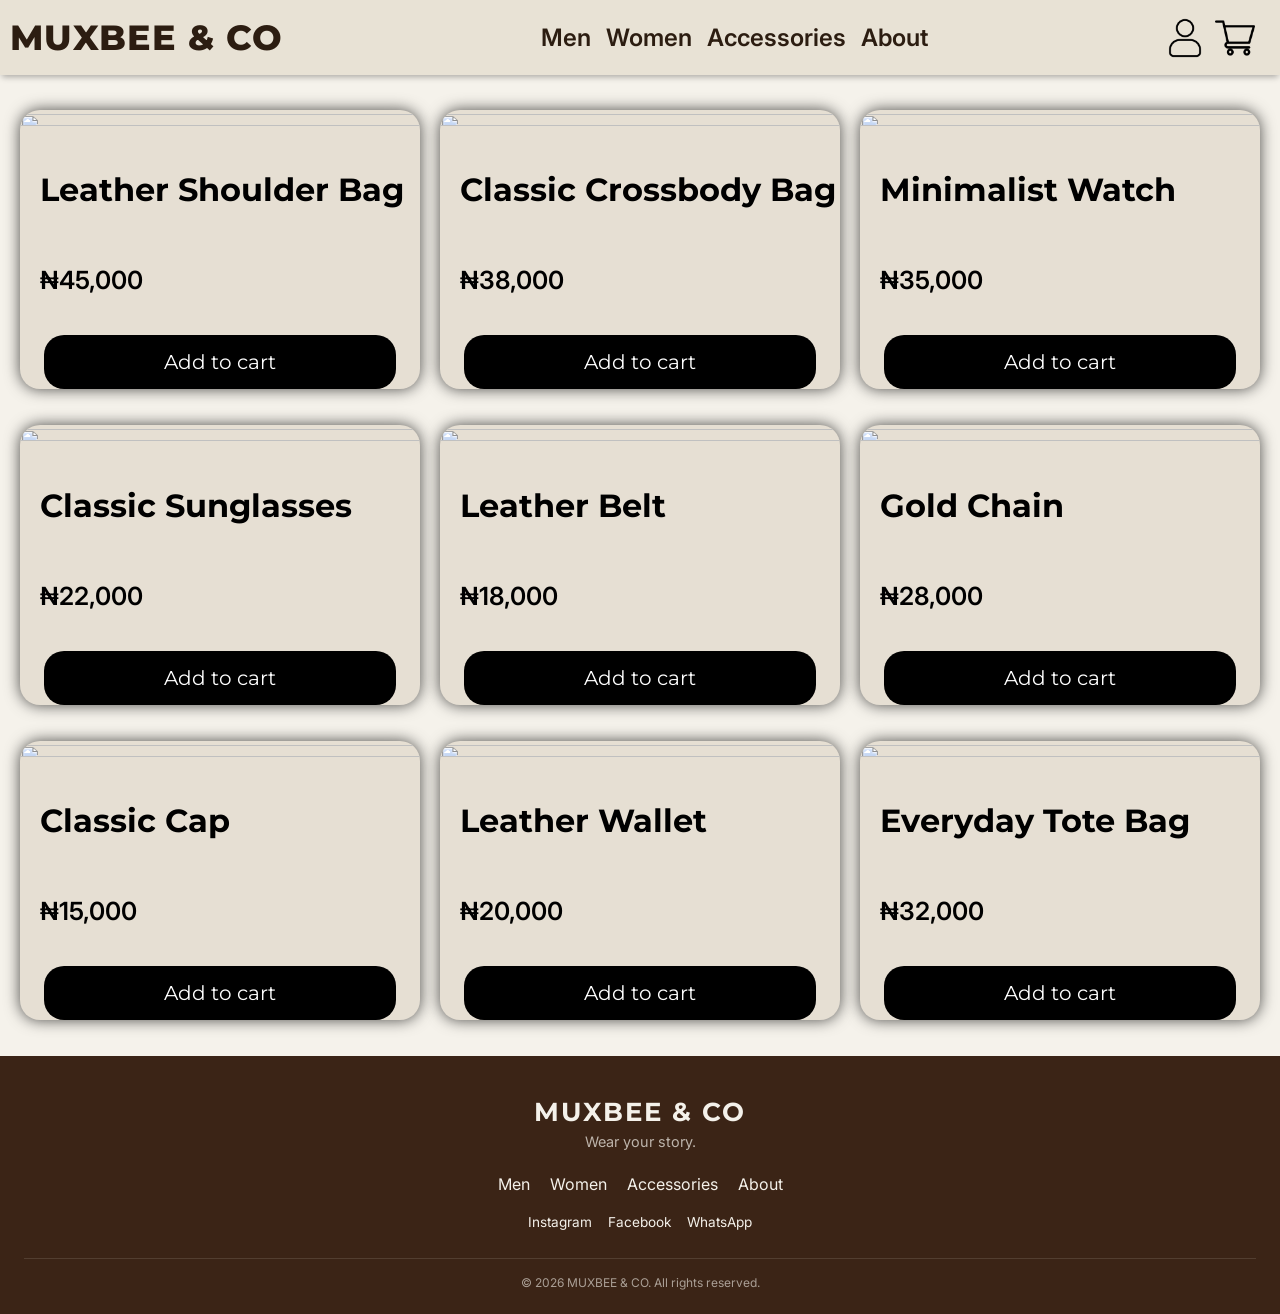
==== accessories.html @ 7dd8708f "Update product card layout" ====
<!DOCTYPE html>
<html lang="en">
  <head>
    <meta charset="UTF-8">
  
    <!-- Inter -->
    <link rel="preconnect" href="https://fonts.googleapis.com">
    <link rel="preconnect" href="https://fonts.gstatic.com" crossorigin>
    <link href="https://fonts.googleapis.com/css2?family=Inter:wght@100..900&display=swap" rel="stylesheet">
  
    <!-- Montserrat -->
    <link href="https://fonts.googleapis.com/css2?family=Montserrat:wght@400;500;600;700;800;900&display=swap" rel="stylesheet">
  
    <title>Muxbee</title>
  
    <link rel="stylesheet" href="style.css">
  </head>
  <body>
    <header>
      <div><a href="home.html" class="logo">MUXBEE & CO</a></div>
      <div>
        <nav id="nav">
          <ul>
            <li><a href="Men.html">Men</a></li>
            <li><a href="Women.html">Women</a></li>
            <li><a href="#">Accessories</a></li>
            <li><a href="#about">About</a></li>
            <li><a href="#">Cart <span class="cart-badge" id="menu-badge">0</span></a></li>
          </ul>
        </nav>
     </div>
      <div>
        <img src="15753894.png" alt="profile">
        <img src="1170678.png" alt="add-to-cart">
      </div>
      <button class="hamburger" onclick="menu()">☰</button>
    </header>
    <main class="accessories">
    <!-- product goes in here -->
    </main>

    <footer class="footer">
  <h2 class="footer-logo">MUXBEE & CO</h2>
  <p class="footer-tagline">Wear your story.</p>

  <ul class="footer-links">
    <li><a href="Men.html">Men</a></li>
    <li><a href="Women.html">Women</a></li>
    <li><a href="#">Accessories</a></li>
    <li><a href="#about">About</a></li>
  </ul>

  <div class="footer-social">
    <a href="#">Instagram</a>
    <a href="#">Facebook</a>
    <a href="#">WhatsApp</a>
  </div>

  <p class="footer-copy">© 2026 MUXBEE & CO. All rights reserved.</p>
    </footer>
    <script src="scripts/accessories.js"></script>
    <script src="scripts/style.js"></script>
  </body>
</html>
---- style.css ----
:root {
  /* Brand Primary & Accents */
  --color-primary: #111111;         /* Deep Black for primary text, buttons, header bar */
  --color-accent-gold: #c59b27;     /* Warm Amber/Gold accent for stars & highlights */

  /* Neutral Backgrounds */
  --color-bg-main: #f5f2eb;         /* Soft Cream page background */
  --color-bg-card: #e8e2d5;         /* Slightly darker cream for cards & category banners */
  --color-bg-white: #ffffff;        /* Pure White for inputs & clear panels */

  /* Earth Tones (Product / Swatch Palette) */
  --color-earth-tan: #d8c2aa;       /* Beige / Tan */
  --color-earth-camel: #a37b51;     /* Warm Camel / Cognac */
  --color-earth-brown: #6e472a;     /* Deep Chestnut Brown */
  --color-earth-slate: #5f6368;     /* Slate / Muted Gray */

  /* Text & Borders */
  --color-text-main: #111111;       /* Main Body / Heading Text */
  --color-text-muted: #666666;      /* Subtitles, breadcrumbs, unselected stars */
  --color-border: #d0c8b8;          /* Subtle border lines & filters */

  /* Interactive States */
  --color-button-hover: #2d2d2d;    /* Dark gray hover state for primary buttons */
  --color-focus-ring: #a37b51;       /* Focus ring state for accessible controls */
}

html {
  scroll-behavior: smooth;
}

*{
  box-sizing: border-box;
}

body {
  font-family: 'Inter', sans-serif;
  margin: 0;
  padding: 0;
  min-height: 100vh;
  background: #f5f2eb;
}

h1, h2, h3, .logo, button {
  font-family: 'Montserrat', sans-serif;
}

header{
  display: flex;
  gap: 10px;
  align-items: center;
  background-color: #e8e2d5;
  justify-content: space-between;
  width: 100%;
  height: 75px;
  box-shadow: 0 4px 6px -2px rgba(0, 0, 0, 0.3);
  overflow: hidden;
  padding-left: 10px;
  position: fixed;
  z-index: 100;
  top: 0px;
}


.logo {
  font-family: 'Montserrat', sans-serif;
  font-weight: 800;
  text-decoration: none;
  color: #2C1D11;
  font-size: 2.2rem;
  font-stretch: 125%;
  letter-spacing: 1px;
}


nav ul{
  list-style: none;
  text-decoration: none;
  display: flex;
  gap: 15px;
  padding-right: 20px;
}

nav a{
  text-decoration: none;
  color: #2C1D11;
  font-size: 1.5rem;
  font-weight: 600;
}


header div:nth-child(3){
  display: flex;
  flex-shrink: shrink;
  gap: 10px;
  justify-content: flex-end;
  padding-right: 25px;
  height: 75%;
  align-items: center;
}

header div:nth-child(3) img{
  height: 40px;   
}

header div:nth-child(3) p{
  font-weight: 700;
  transform: translate(-9px);
  font-size: 25px;
  color:#2C1D11;;
}

.hamburger {
  display: none;
  background: transparent;
  border: none;
  color: hwb(3 9% 82%);
  font-size: 1.5rem;
  margin-right: 10px;
  font-weight: 800;
}

nav li:nth-child(5) {
  display: none;
}


@media (max-width: 800px) {
  header {
    overflow: visible;
  }

  nav {
  position: fixed;
  top: 75px;
  right: -250px;
  width: 250px;
  height: calc(100vh - 75px);
  background-color: var(--color-earth-camel);
  z-index: 1000;
  transition: right 0.3s ease;
  box-shadow: -5px 0 15px rgba(0, 0, 0, 0.2);
}

nav.active {
  right: 0;
}
  nav ul {
    list-style: none;
    display: flex;
    flex-direction: column;
    gap: 25px;
    padding: 30px;
    margin: 0;
    width: 100%;
  }

  .hamburger {
    display: flex;
  }

  header div:nth-child(3) {
    display: none;
  }

  .logo {
    font-size: 1.5rem;
  }
  nav a{
    color:#f4f0e8;
  }

  nav li:nth-child(5) {
  display: block;
}
}

/* this is the hero section */

.hero{
  background-image: url("hero.jpg");
  height: 500px;
  background-position: center;
  background-size: cover;
  background-repeat: no-repeat;
  margin-top:85px;
  position: relative;
}

.hero::before{
  content: "";
  inset:0;
  z-index: 1;
  background: rgba(0,0,0,0.4);
  position: absolute;
}

.hero div{
  position: absolute;
  top: 10%;
  left: 2%;
  z-index: 2;
}

.hero h1{
  font-size: 3.2rem;
  color: white;
}

.hero p{
  color:hwb(0 100% 0%);
  font-weight: 700;
  font-size: 17px;
}

.cta {
  display: inline-block;
  padding: 15px 24px;
  text-decoration: none;
  background-color:#c18d56;
  color:#111111;
  font-weight: 800;
  margin-top: 20px;
  font-size: 30px;
}

.cta:hover {
  transform: translateY(-3px);
}

.cta:active {
  transform: scale(0.95);
}

@media (max-width: 800px) {
  .hero h1{
  font-size: 1.1rem;
  }

  .hero{
    height: 200px;
  }

  .hero p{
    width: 70%;
    font-size: 10px;
  }

  .cta {
    padding: 6px 12px;
    font-size: 15px;
  }
}

/* shop by category section */

.shop-by-category{
  padding: 15px;
  display: grid;
  grid-template-columns: repeat(4, 1fr);
  background: #f4f0ea;
  gap: 12px;
  margin-top: 12px;
}

.shop-by-category h2{
  font-size: 2rem;
  grid-column: 1/-1;
}

.card {
  width: 230px;
  height: 270px;
  background: #e6dfd3;
  border-radius: 30px;
  overflow: hidden;
  box-shadow: 0 0 15px rgba(0,0,0,0.7);
  transition: transform 0.3s ease;
}

.card img{
  width: 100%;
  height: 230px;
  object-fit: cover;
}

.card:hover{
  transform: translateY(-9px);
}


.card a{
  text-decoration: none;
  color: #2C1D11;
  text-align: center;
  font-weight: 700;
  display: block;
  font-size: 1.5rem;
  white-space: nowrap;
}

@media (max-width: 800px) {
  .shop-by-category{
    grid-template-columns: repeat(2, 1fr);
}
  .shop-by-category h2{
  font-size: 1rem;
}

  .card a{
    font-size: 20px;
  }

  .card {
  width: 160px;
  height: 220px;
  }

  .card img{
  height: 170px;
  }
}

/* discount hero section*/

.discount-hero{
  background-image: url("image/hero2.jpeg");
  background-position: center;
  background-repeat: no-repeat;
  background-size: cover;
  height: 350px;
  margin-top: 20px;
  position: relative;
}

.discount-hero::before{
  content: "";
  background: linear-gradient(90deg,
  rgba(0, 0, 0, 0.9), rgba(0,0,0,0.3));
  z-index: 1;
  position: absolute;
  inset: 0;
}

.discount-hero div{
  z-index: 2;
  position: absolute;
  left: 5%;
  top:5%;
}

.discount-hero h2{
  color: white;
  font-size: 3rem;
}

.discount-hero p{
  color: white;
  font-weight: 700;
  transform: translateY(-15px);
}

.dis{
  text-decoration: none;
  padding:15px 24px;
  background: white;
  font-weight: 800;
  color:black;
  font-size: 30px;
  display: inline-block;
}

.dis:hover {
  transform: translateY(-3px);
}

.dis:active {
  transform: scale(0.95);
}

@media (max-width:800px) {
  .discount-hero h2{
  font-size: 1.3rem;
  }

  .discount-hero {
    height: 200px;
  }

  .discount-hero  p{
    font-size: 10px;
    transform: translateY(-5px);
  }

  .dis {
    padding: 6px 12px;
    font-size: 15px;
    margin-top: 20px;
  }
}

/* this is about us section*/

.about-us{
  padding-left: 20px;
  padding-top: 20px;
}

.about-us h3:nth-child(1){
  font-weight: 700;
  font-size: 1.5rem;
  letter-spacing: 2px;
  color: #8a6a4f;
}

.about-us h3:nth-child(2){
  font-size: 1.8rem;
  font-weight: 800;
}

.about-us p{
  width: 80%;
  font-size: 20px;
  line-height: 1.6;
}

/* this the footer section */

.footer {
  background: #3b2416; 
  color: #f4f1ea;    
  padding: 40px 24px 24px;
  text-align: center;
}

.footer-logo {
  font-size: 1.6rem;
  letter-spacing: 2px;
  margin: 0;
}

.footer-tagline {
  font-size: 0.9rem;
  opacity: 0.7;
  margin: 6px 0 24px;
}

.footer-links {
  list-style: none;
  padding: 0;
  margin: 0 0 20px;
  display: flex;
  justify-content: center;
  flex-wrap: wrap;
  gap: 20px;
}

.footer a {
  color: #f4f1ea;
  text-decoration: none;
}

.footer-links a:hover,
.footer-social a:hover {
  color: #c8925a; /* tan, like your Shop Now button */
}

.footer-social {
  display: flex;
  justify-content: center;
  gap: 16px;
  font-size: 0.85rem;
  margin-bottom: 28px;
}

.footer-copy {
  font-size: 0.75rem;
  opacity: 0.6;
  border-top: 1px solid rgba(244, 241, 234, 0.2);
  padding-top: 16px;
  margin: 0;
}

.footer {
  margin-top: auto;
}

/* this is the men section */

.women{
  margin-top: 90px;
  padding: 20px;
  display: grid;
  grid-template-columns: repeat(3,1fr);
  gap: 20px;
}

.men{
  margin-top: 90px;
  padding: 20px;
  display: grid;
  grid-template-columns: repeat(3,1fr);
  gap: 20px;
}

.accessories{
  margin-top: 90px;
  padding: 20px;
  display: grid;
  grid-template-columns: repeat(3,1fr);
  gap: 20px;
}

.men-card {
   width: 100%;
  background: #e6dfd3;
  border-radius: 20px;
  overflow: hidden;
  box-shadow: 0 0 15px rgba(0,0,0,0.7);
  display: flex;
  flex-direction: column;
  gap: 15px;  
  justify-content: center;
  margin-bottom: 16px;
}

.men-card img{
  width: 100%;
  height: 50%;
  object-fit: cover,contain;
}

.men-card h1{
  margin-left: 20px;
  margin-bottom: 0px;
  min-height: 80px;
}

.men-card p{
  font-weight: 600;
  font-size: 25px;
  margin-left: 20px;
  margin-top: 0px;
}

.btn-add{
  padding: 15px 30%;
  background: black;
  color: white;
  font-style: 700;
  border: none;
  border-radius: 20px;
  margin: auto;
  margin-top: 0px;
  font-size: 20px;
  cursor: pointer;
}

@media (max-width: 800px) {
  .men{
    grid-template-columns: repeat(2, 1fr);
    padding-left: 7px;
  }
  .women{
    grid-template-columns: repeat(2, 1fr);
    padding-left: 7px;
  }

  .accessories{
    grid-template-columns: repeat(2, 1fr);
    padding-left: 7px;
  }
  .men-card{
    width: 100%;
  }

  .men-card h1{
    font-size: 18px;
    min-height: 47px;
    margin-left: 10px;
    margin-bottom: 2px;
  }
  .men-card p{
    font-size: 14px;
    margin-left: 10px;
  }

  .btn-add{
    padding: 10px 15px;
    font-size: 15px;
  }
}


/* add to cart count */
.cart-badge {
  display: none;              /* hidden until first add */
  background: #a37b51;;
  color: #fff;
  font-size: 14px;
  font-weight: 700;
  min-width: 22px;
  height: 22px;
  line-height: 22px;
  text-align: center;
  border-radius: 50%;
  padding: 0 5px;
  margin-left: 8px;
  vertical-align: middle;
  box-shadow:
  2px 2px 3px rgba(0, 0, 0, 0.2),
  -2px -2px 3px rgba(255, 255, 255, 0.5);
  border: none;
}

.cart-badge.show {
  display: inline-block;
}
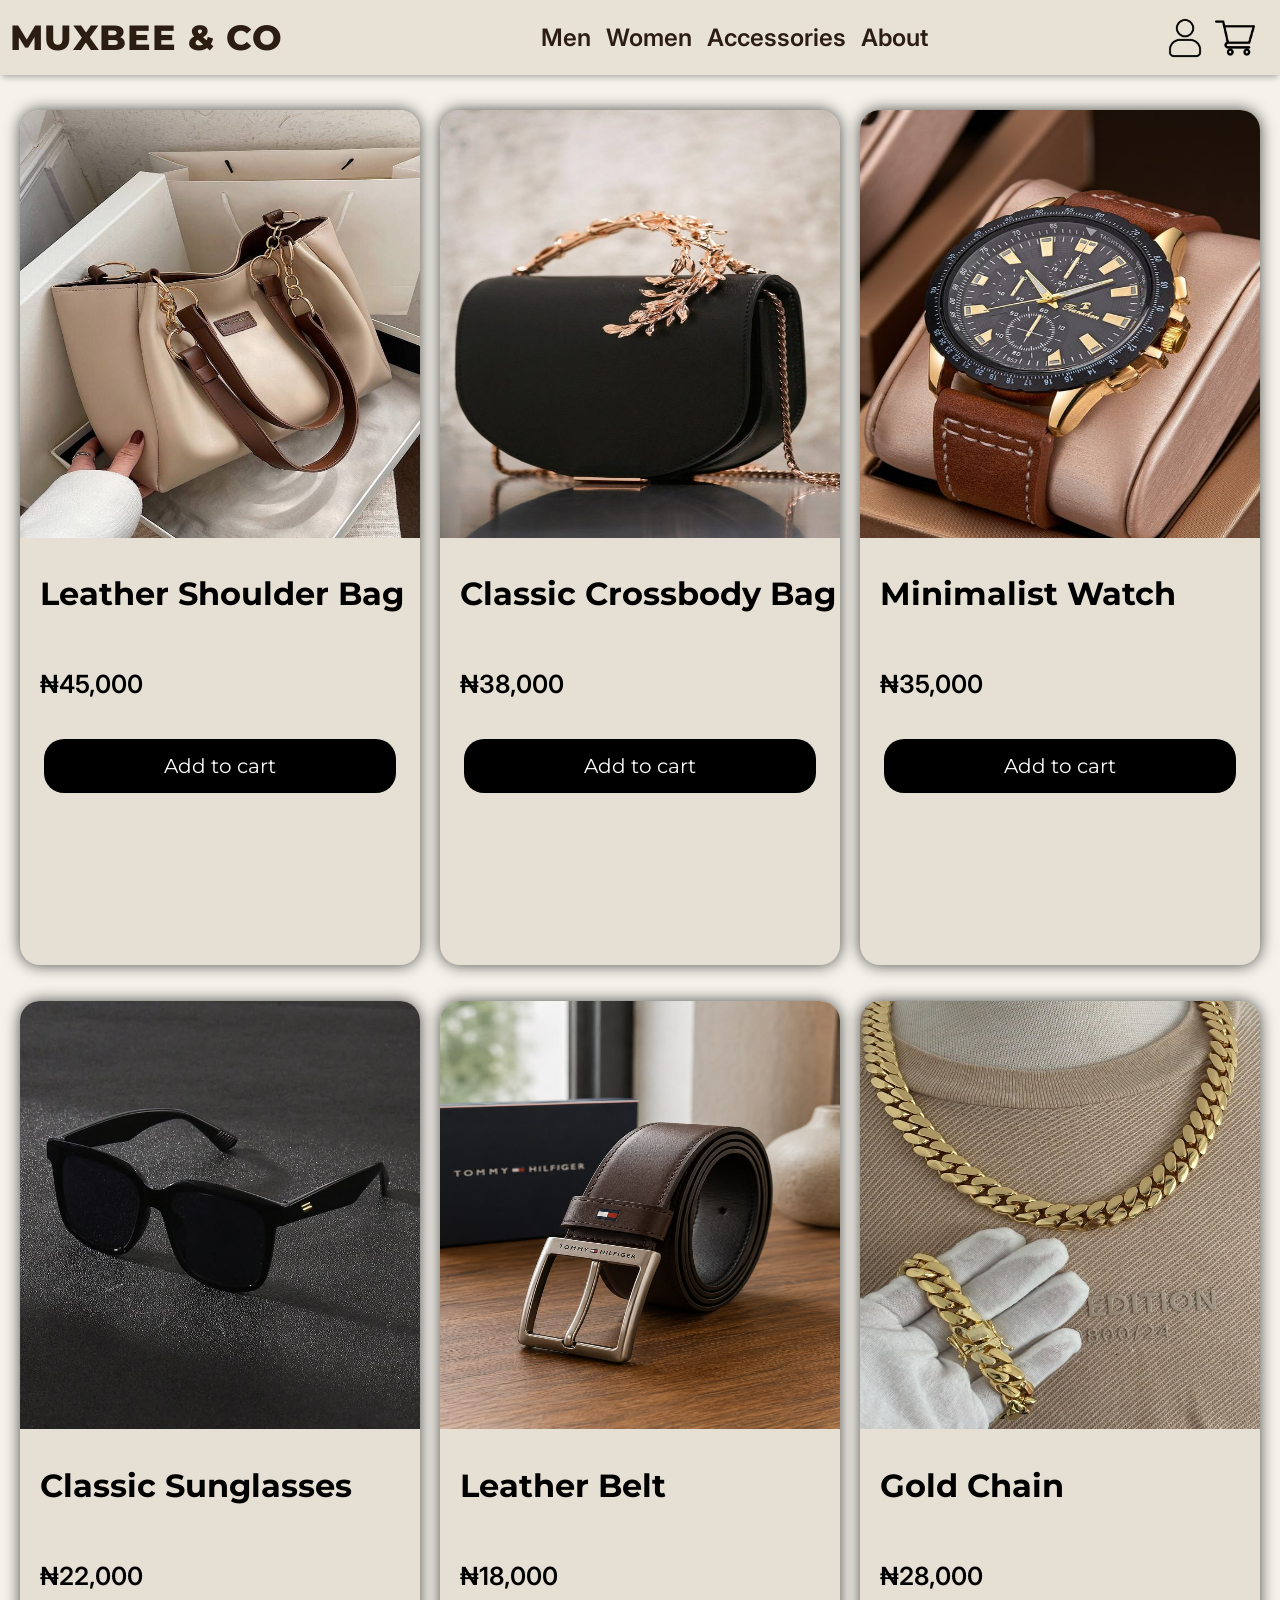
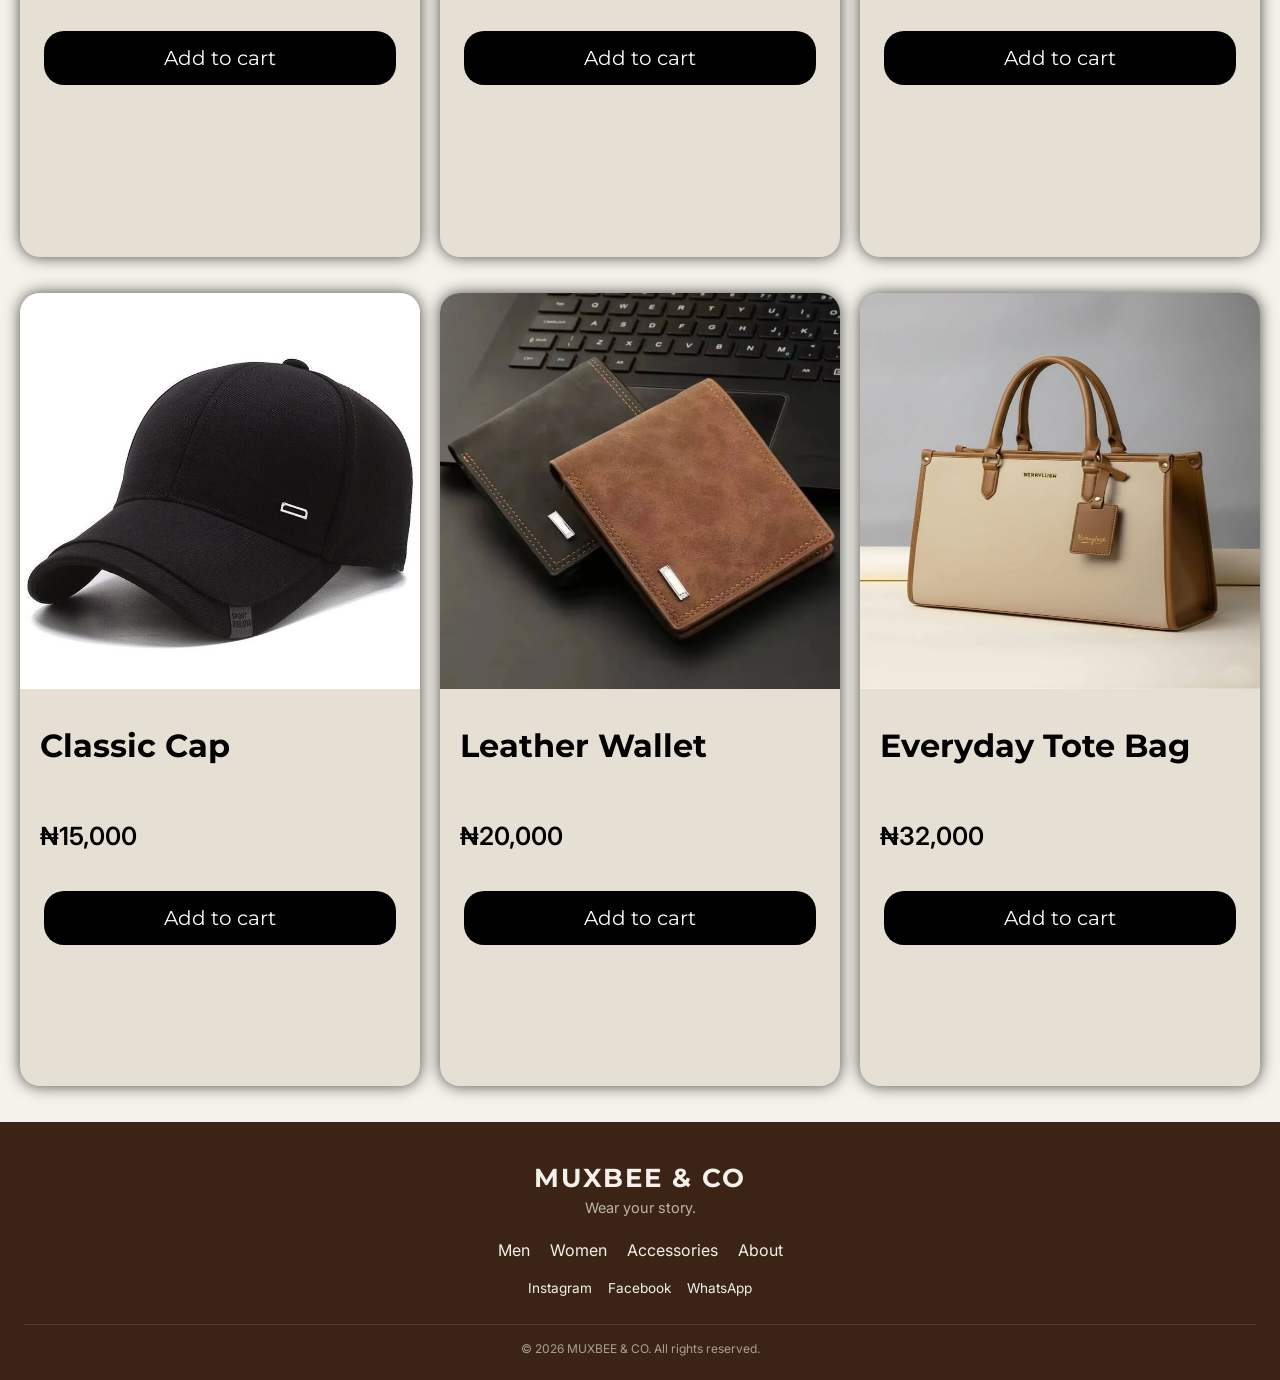
==== commit f84150f5: "Complete shopping cart functionality" ====
--- a/accessories.html
+++ b/accessories.html
@@ -2,7 +2,8 @@
 <html lang="en">
   <head>
     <meta charset="UTF-8">
-  
+
+    <meta name="viewport" content="width=device-width, initial-scale=1.0">
     <!-- Inter -->
     <link rel="preconnect" href="https://fonts.googleapis.com">
     <link rel="preconnect" href="https://fonts.gstatic.com" crossorigin>
@@ -25,7 +26,7 @@
             <li><a href="Women.html">Women</a></li>
             <li><a href="#">Accessories</a></li>
             <li><a href="#about">About</a></li>
-            <li><a href="#">Cart <span class="cart-badge" id="menu-badge">0</span></a></li>
+            <li><a href="cart.html">Cart <span class="cart-badge" id="menu-badge">0</span></a></li>
           </ul>
         </nav>
      </div>
@@ -58,7 +59,8 @@
 
   <p class="footer-copy">© 2026 MUXBEE & CO. All rights reserved.</p>
     </footer>
-    <script src="scripts/accessories.js"></script>
-    <script src="scripts/style.js"></script>
+    <script src="scripts/menu.js"></script>
+    <script type="module" src="scripts/accessories.js"></script>
+    <script type="module" src="scripts/style.js"></script>
   </body>
 </html>
--- a/style.css
+++ b/style.css
@@ -614,4 +614,330 @@
 
 .cart-badge.show {
   display: inline-block;
+}
+
+/* cart display section*/ 
+
+.cart-page footer {
+  display: none;
+}
+
+.cart-card {
+  display: flex;
+  align-items: center;   /* vertically centers image and text */
+  gap: 16px;             /* space between image and text */
+  padding: 12px;
+  margin-bottom: 16px;
+  background: #d9c3ab;
+  border-radius: 16px;
+}
+
+.cart-card img {
+  width: 110px;
+  height: 150px;
+  object-fit: cover;
+  border-radius: 14px;
+  flex-shrink: 0;
+}
+.cart-info {
+  display: flex;
+  flex-direction: column;
+  align-items: flex-start;  /* everything left-aligned */
+  gap: 6px;
+}
+
+.cart-info h3 {
+  margin: 0;
+  font-size: 1.2rem;
+  color: #3d2314;
+}
+
+.cart-info p {
+  margin: 0;
+  color: #3d2314;
+}
+
+.delete-btn {
+  margin-top: 8px;
+  padding: 8px 16px;
+  background: #3d2314;
+  color: #f4f0e8;
+  border: none;
+  border-radius: 8px;
+}
+
+.cart-page{
+  padding-top: 100px;
+}
+
+@media (min-width: 800px) {
+  main:has(> .cart-card) {
+    display: grid;
+    grid-template-columns: repeat(2, 1fr);
+    gap: 12px;
+  }
+
+  .cart-card {
+    margin-top: 0;
+  }
+}
+
+/* Order Summary */
+
+.cart-summary {
+  max-width: 500px;
+  margin: 30px auto;
+  padding: 24px;
+  background: #e8e2d5;
+  border-radius: 16px;
+  color: #3d2314;
+  border: 1px solid #d0c8b8;
+}
+
+.cart-summary h2 {
+  margin: 0 0 24px;
+  font-family: 'Montserrat', sans-serif;
+  font-size: 1.4rem;
+}
+
+.summary-row {
+  display: flex;
+  justify-content: space-between;
+  gap: 16px;
+  margin-bottom: 18px;
+  font-size: 1rem;
+}
+
+.summary-total {
+  padding-top: 18px;
+  border-top: 1px solid #d0c8b8;
+  font-weight: 800;
+  font-size: 1.1rem;
+}
+
+.place-order-btn {
+  width: 100%;
+  padding: 14px;
+  margin-top: 10px;
+  border: none;
+  border-radius: 10px;
+  background: #3d2314;
+  color: #f4f0e8;
+  font-size: 1rem;
+  font-weight: 700;
+  cursor: pointer;
+  transition: background 0.2s ease;
+}
+
+.place-order-btn:hover {
+  background: #2d2d2d;
+}
+
+.place-order-btn:disabled {
+  opacity: 0.7;
+  cursor: not-allowed;
+}
+
+.order-message {
+  margin: 16px 0 0;
+  text-align: center;
+  font-weight: 600;
+}
+
+@media (min-width: 800px) {
+  .cart-summary {
+    margin: 30px 0 30px auto;
+    width: 100%;
+    box-sizing: border-box;
+  }
+}
+
+.empty-cart {
+  width: 100%;
+  max-width: 600px;
+  box-sizing: border-box;
+  margin: 40px auto;
+  padding: 60px 24px;
+  text-align: center;
+  background: #e8e2d5;
+  border-radius: 20px;
+  color: #3d2314;
+}
+
+.empty-cart-icon {
+  font-size: 4rem;
+  margin-bottom: 20px;
+}
+
+.empty-cart h2 {
+  font-size: 1.6rem;
+  margin-bottom: 12px;
+}
+
+.empty-cart p {
+  font-size: 0.95rem;
+  line-height: 1.6;
+  margin-bottom: 28px;
+}
+
+.continue-shopping {
+  display: inline-block;
+  padding: 14px 26px;
+  border-radius: 10px;
+  background: #3d2314;
+  color: #f4f0e8;
+  text-decoration: none;
+  font-weight: 600;
+  transition: background 0.2s ease;
+}
+
+.continue-shopping:hover {
+  background: #6e472a;
+}
+
+.cart:has(.empty-cart) {
+  display: flex;
+  justify-content: center;
+  align-items: flex-start;
+  width: 100%;
+  max-width: 1100px;
+  margin: 0 auto;
+  padding: 20px 16px;
+  box-sizing: border-box;
+}
+
+.cart .empty-cart {
+  width: 100%;
+  max-width: 600px;
+  margin: 20px auto;
+  box-sizing: border-box;
+}
+
+
+/* =========================
+   QUANTITY CONTROLS
+========================= */
+
+.quantity-controls {
+  display: flex;
+  align-items: center;
+  gap: 14px;
+  margin-top: 8px;
+}
+
+.quantity-btn {
+  width: 34px;
+  height: 34px;
+  display: flex;
+  align-items: center;
+  justify-content: center;
+  border: 1px solid #a37b51;
+  border-radius: 8px;
+  background: #f5f2eb;
+  color: #3d2314;
+  font-size: 1.25rem;
+  cursor: pointer;
+  transition: background 0.2s ease;
+}
+
+.quantity-btn:hover {
+  background: #d8c2aa;
+}
+
+.item-qty {
+  min-width: 18px;
+  text-align: center;
+  font-weight: 600;
+}
+
+
+/* CART RESPONSIVENESS*/
+
+.cart {
+  width: min(100% - 32px, 1100px);
+  margin: 0 auto;
+  box-sizing: border-box;
+}
+
+.cart-card {
+  min-width: 0;
+  box-sizing: border-box;
+}
+
+.cart-info {
+  min-width: 0;
+  overflow-wrap: anywhere;
+}
+
+.cart-info h3 {
+  line-height: 1.4;
+}
+
+.cart-info .delete-btn {
+  cursor: pointer;
+  transition: background 0.2s ease;
+}
+
+.cart-info .delete-btn:hover {
+  background: #6e472a;
+}
+
+.cart-summary {
+  width: min(100% - 32px, 500px);
+  box-sizing: border-box;
+}
+
+@media (max-width: 480px) {
+  .cart {
+    width: calc(100% - 24px);
+  }
+
+  .cart-card {
+    gap: 12px;
+    padding: 10px;
+  }
+
+  .cart-card img {
+    width: 95px;
+    height: 130px;
+  }
+
+  .cart-info h3 {
+    font-size: 1rem;
+  }
+
+  .cart-info p {
+    font-size: 0.9rem;
+  }
+
+  .quantity-controls {
+    gap: 10px;
+  }
+
+  .quantity-btn {
+    width: 32px;
+    height: 32px;
+  }
+
+  .cart-summary {
+    width: calc(100% - 24px);
+    padding: 20px;
+  }
+
+  .empty-cart {
+    padding: 40px 16px;
+  }
+}
+
+@media (min-width: 800px) {
+  .cart {
+    display: grid;
+    grid-template-columns: repeat(2, minmax(0, 1fr));
+    align-items: start;
+    gap: 16px;
+  }
+
+  .cart-summary {
+    margin: 30px max(16px, calc((100% - 1100px) / 2)) 30px auto;
+  }
 }
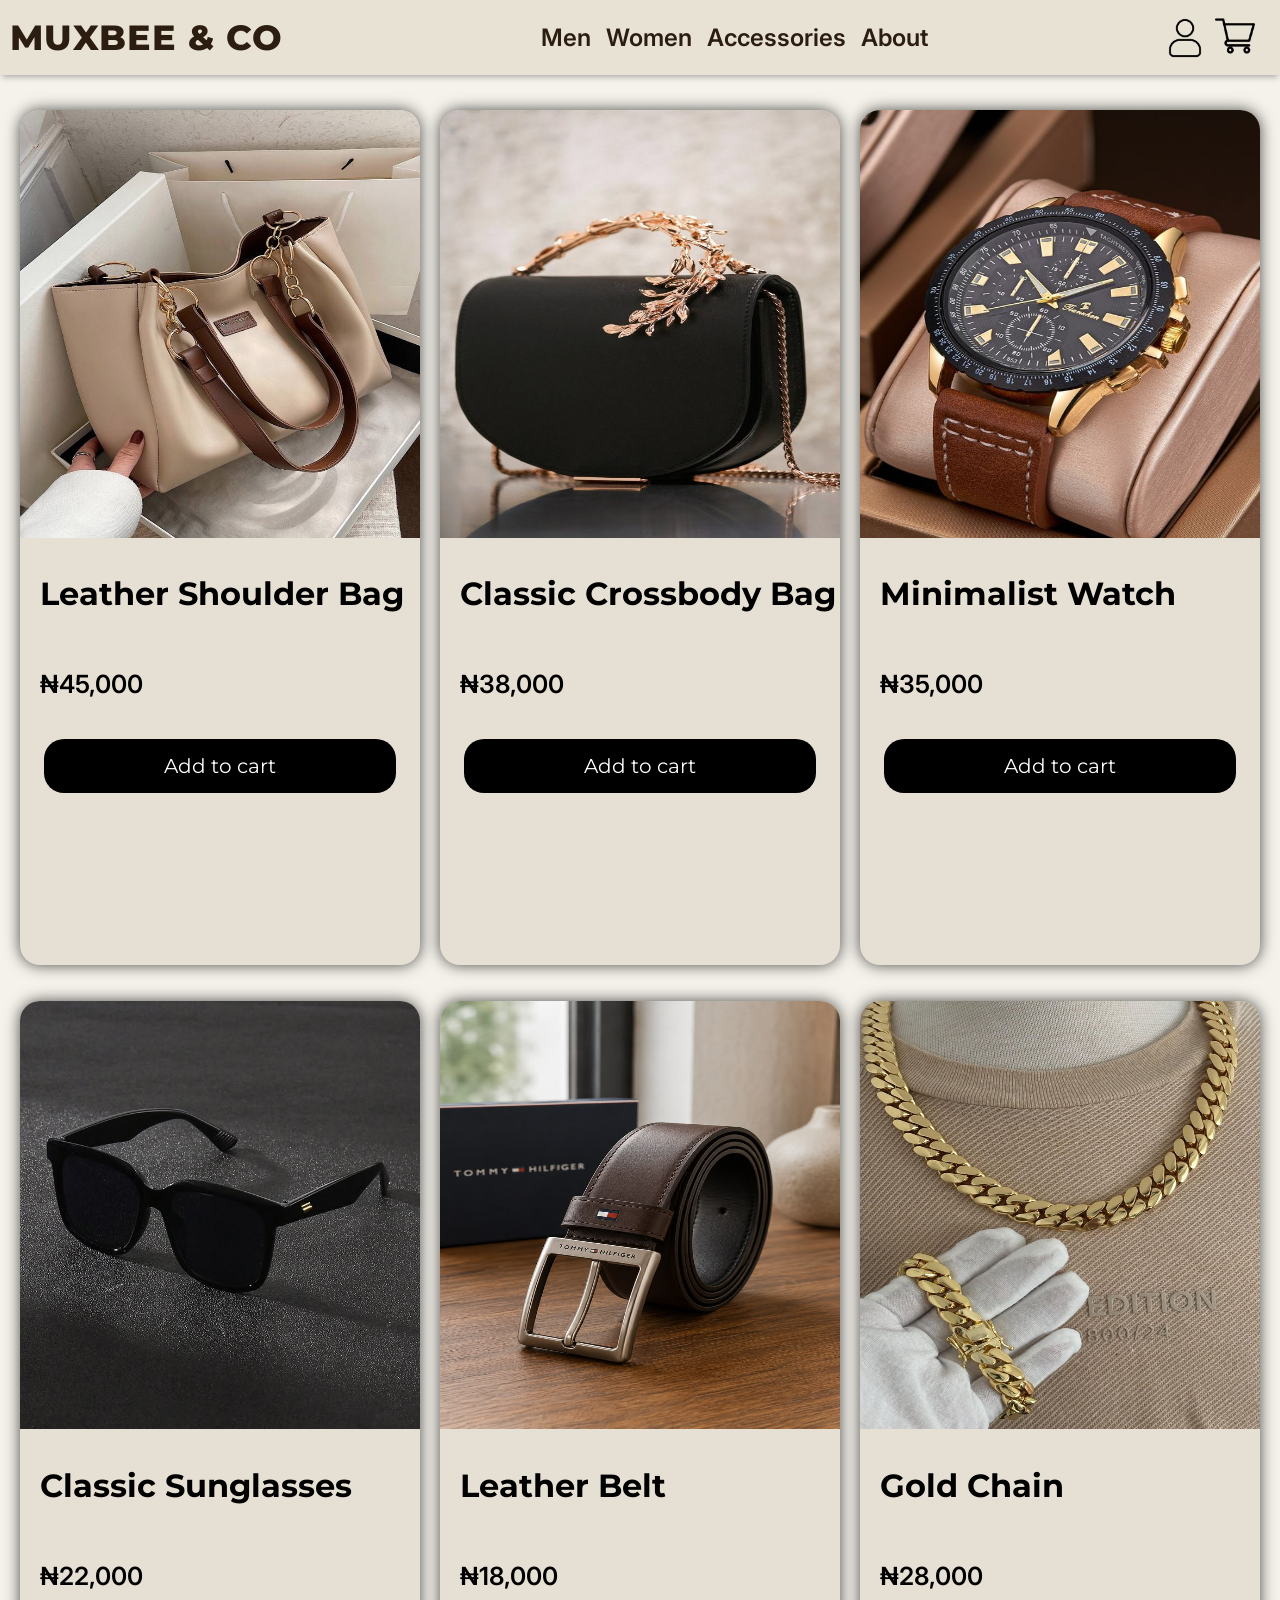
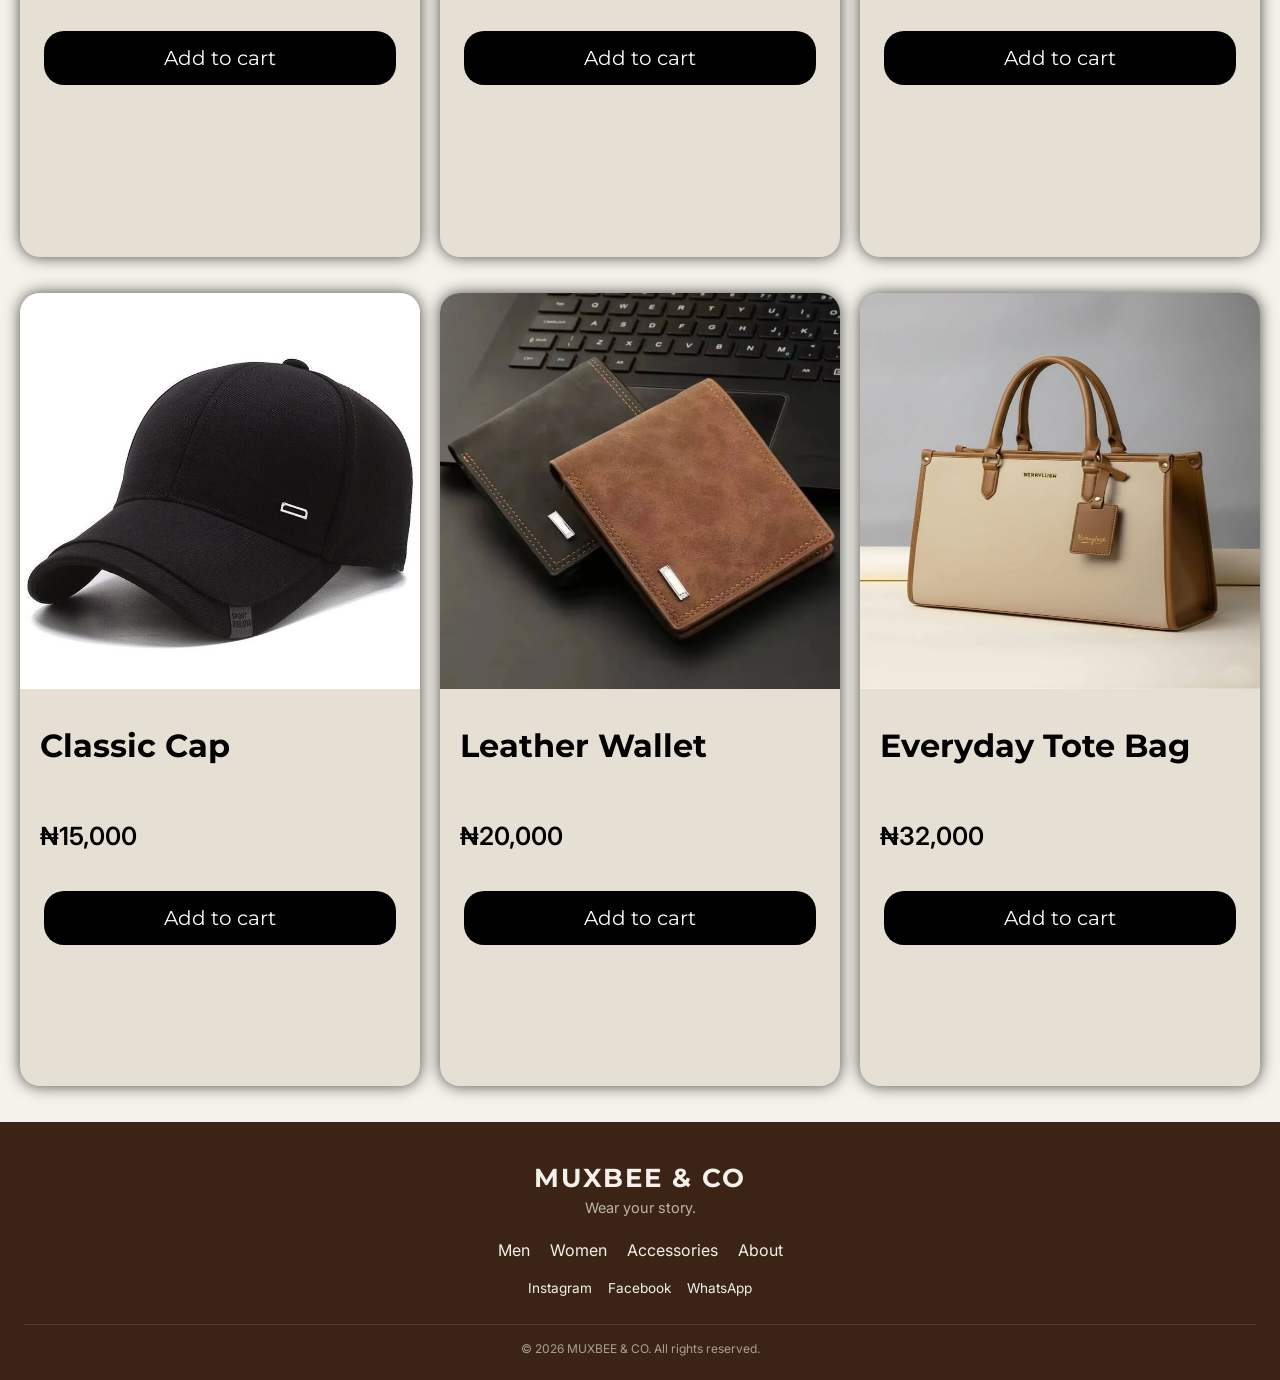
==== commit 5adcb629: "fix bugs" ====
--- a/accessories.html
+++ b/accessories.html
@@ -18,21 +18,21 @@
   </head>
   <body>
     <header>
-      <div><a href="home.html" class="logo">MUXBEE & CO</a></div>
+      <div><a href="index.html" class="logo">MUXBEE & CO</a></div>
       <div>
         <nav id="nav">
           <ul>
             <li><a href="Men.html">Men</a></li>
-            <li><a href="Women.html">Women</a></li>
-            <li><a href="#">Accessories</a></li>
-            <li><a href="#about">About</a></li>
+            <li><a href="women.html">Women</a></li>
+            <li><a href="accessories.html">Accessories</a></li>
+            <li><a href="index.html#about">About</a></li>
             <li><a href="cart.html">Cart <span class="cart-badge" id="menu-badge">0</span></a></li>
           </ul>
         </nav>
      </div>
       <div>
         <img src="15753894.png" alt="profile">
-        <img src="1170678.png" alt="add-to-cart">
+        <a href="cart.html"><img src="1170678.png" alt="add-to-cart"></a>
       </div>
       <button class="hamburger" onclick="menu()">☰</button>
     </header>
@@ -45,10 +45,10 @@
   <p class="footer-tagline">Wear your story.</p>
 
   <ul class="footer-links">
-    <li><a href="Men.html">Men</a></li>
-    <li><a href="Women.html">Women</a></li>
-    <li><a href="#">Accessories</a></li>
-    <li><a href="#about">About</a></li>
+    <li><a href="men.html">Men</a></li>
+    <li><a href="women.html">Women</a></li>
+    <li><a href="accessories.html">Accessories</a></li>
+    <li><a href="index.html#about">About</a></li>
   </ul>
 
   <div class="footer-social">
